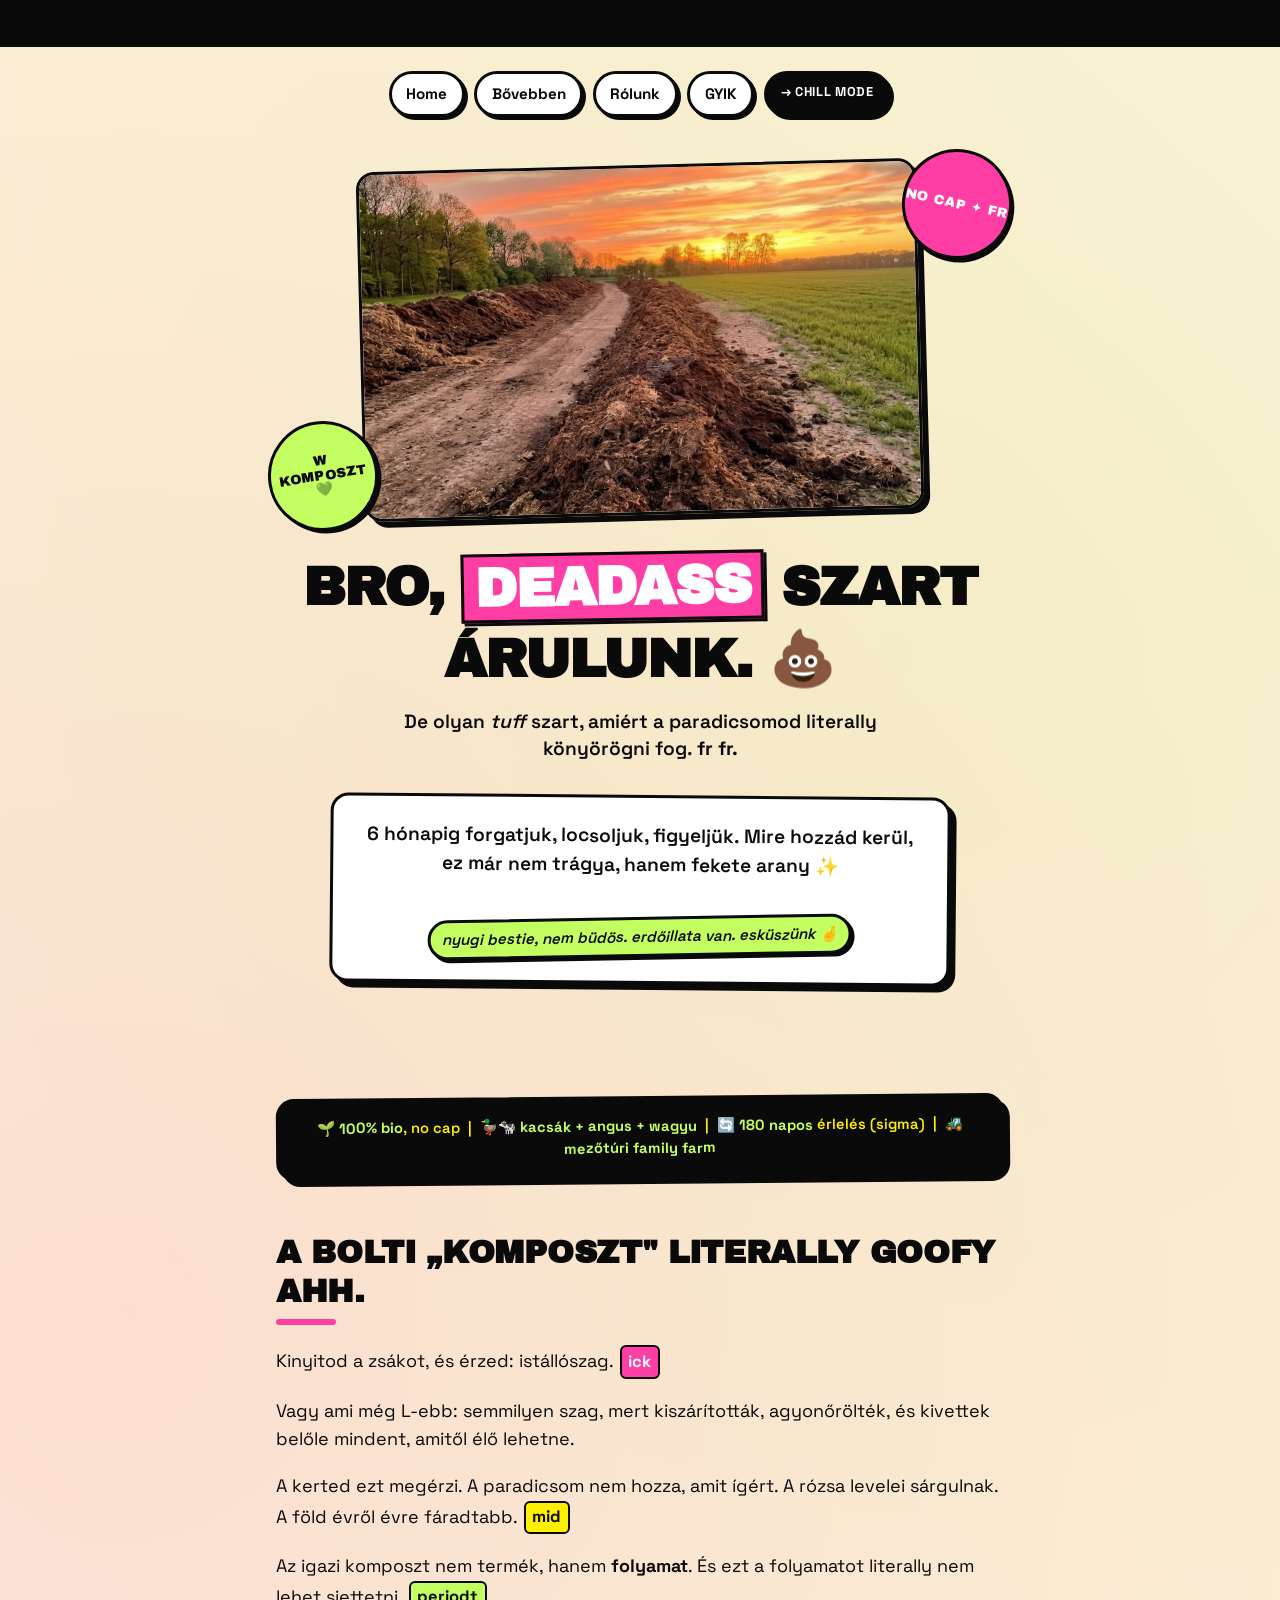
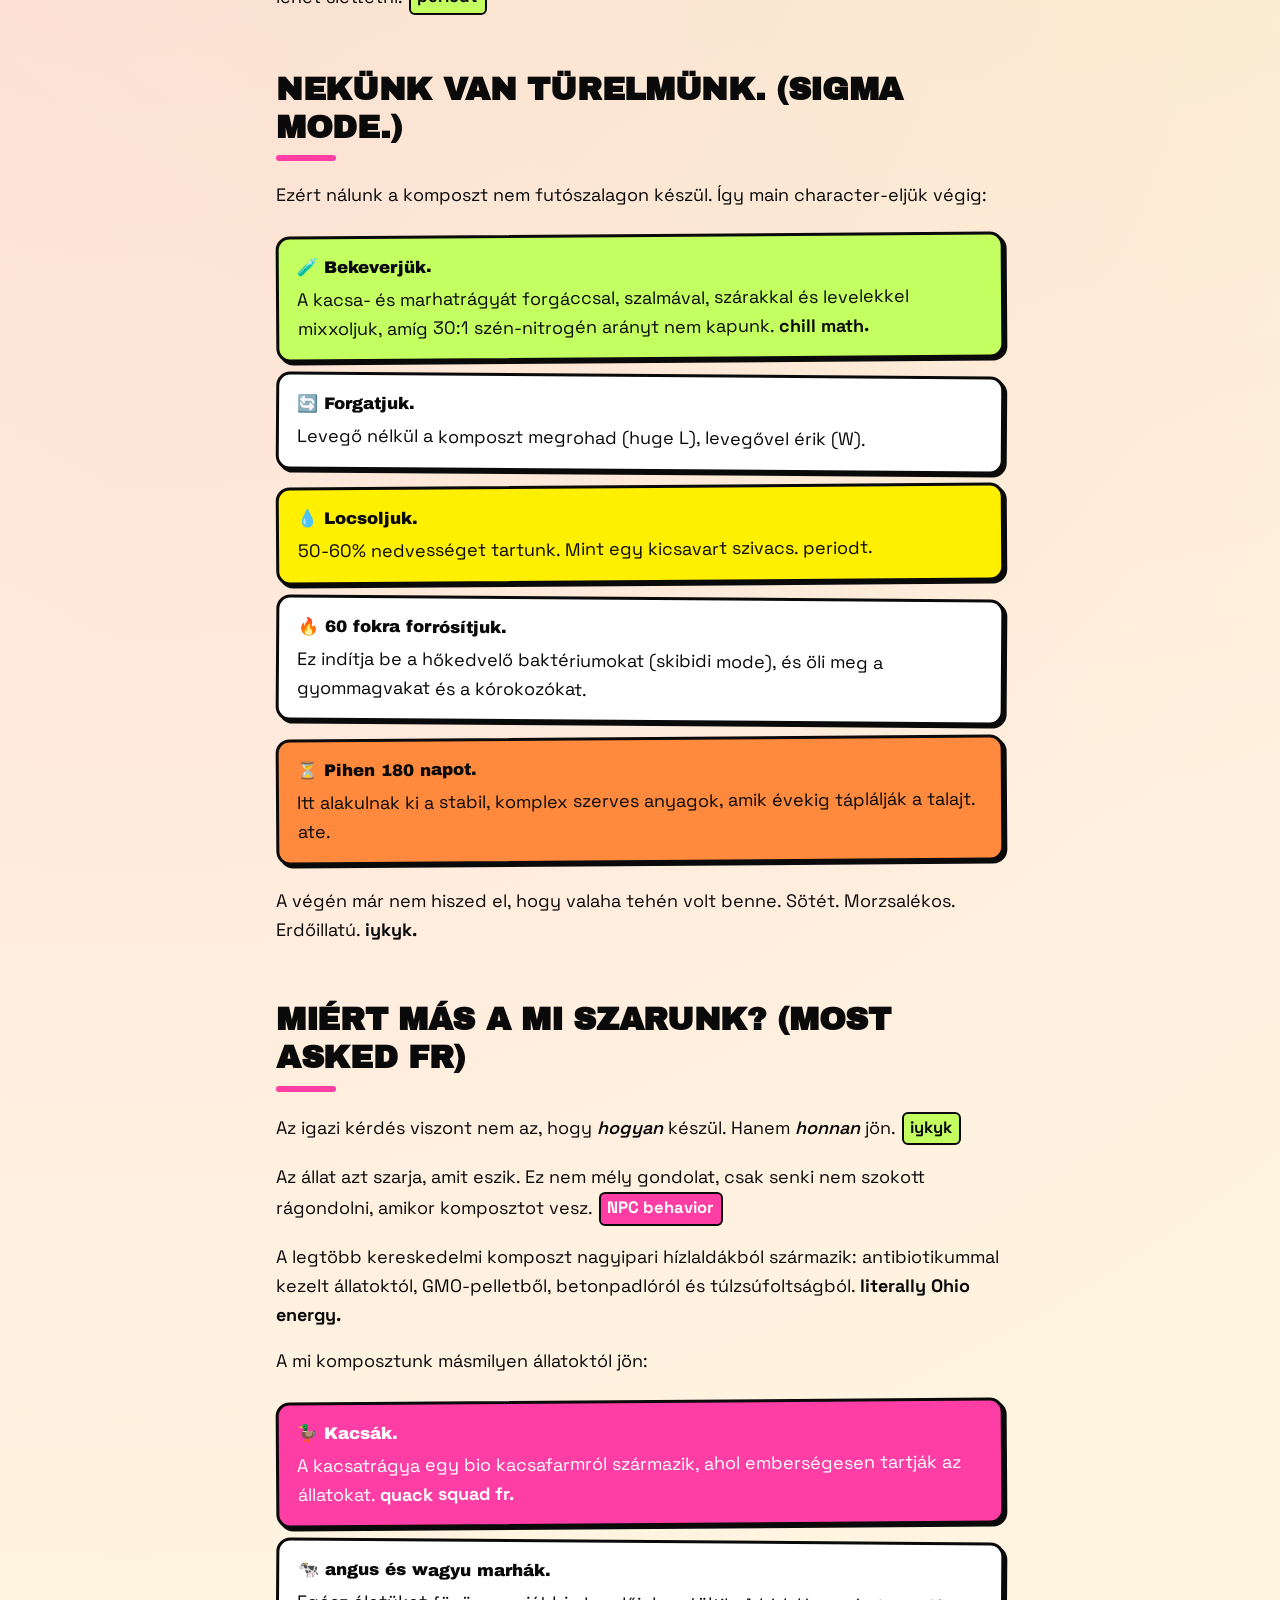
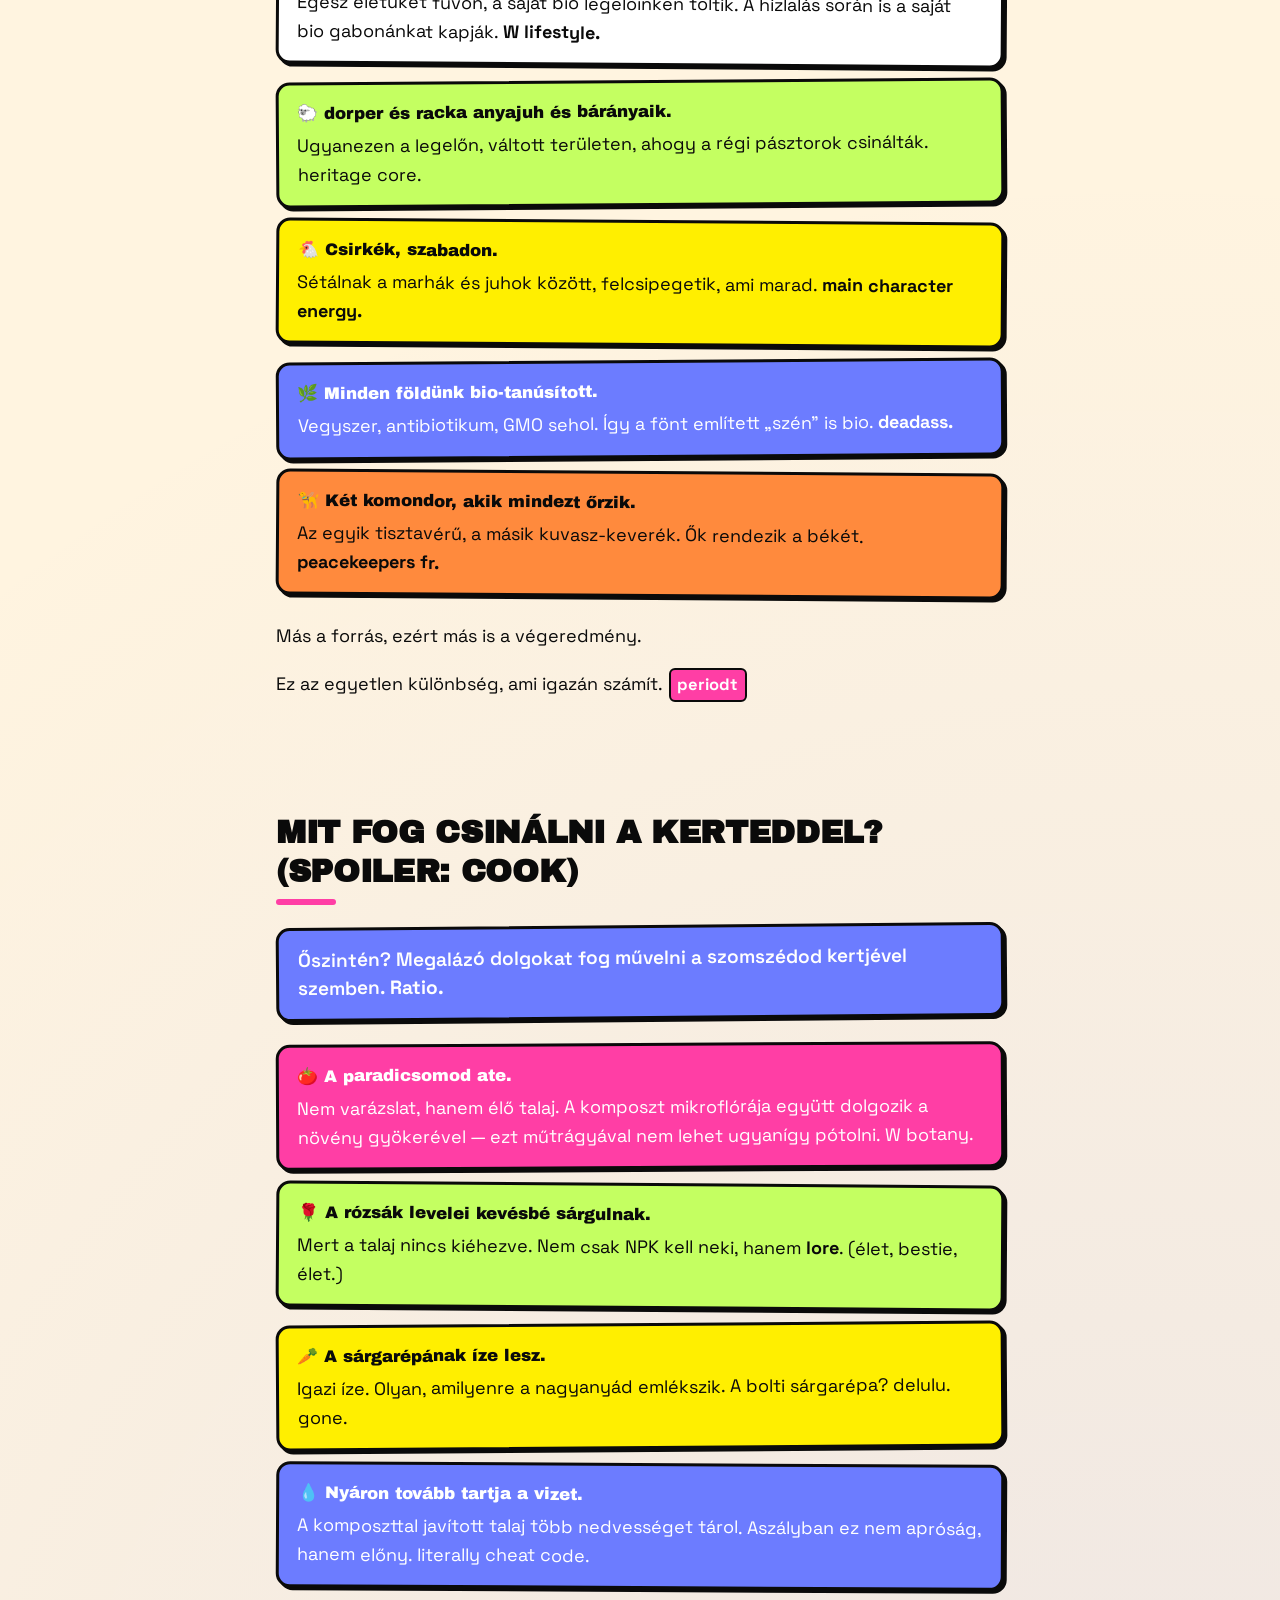
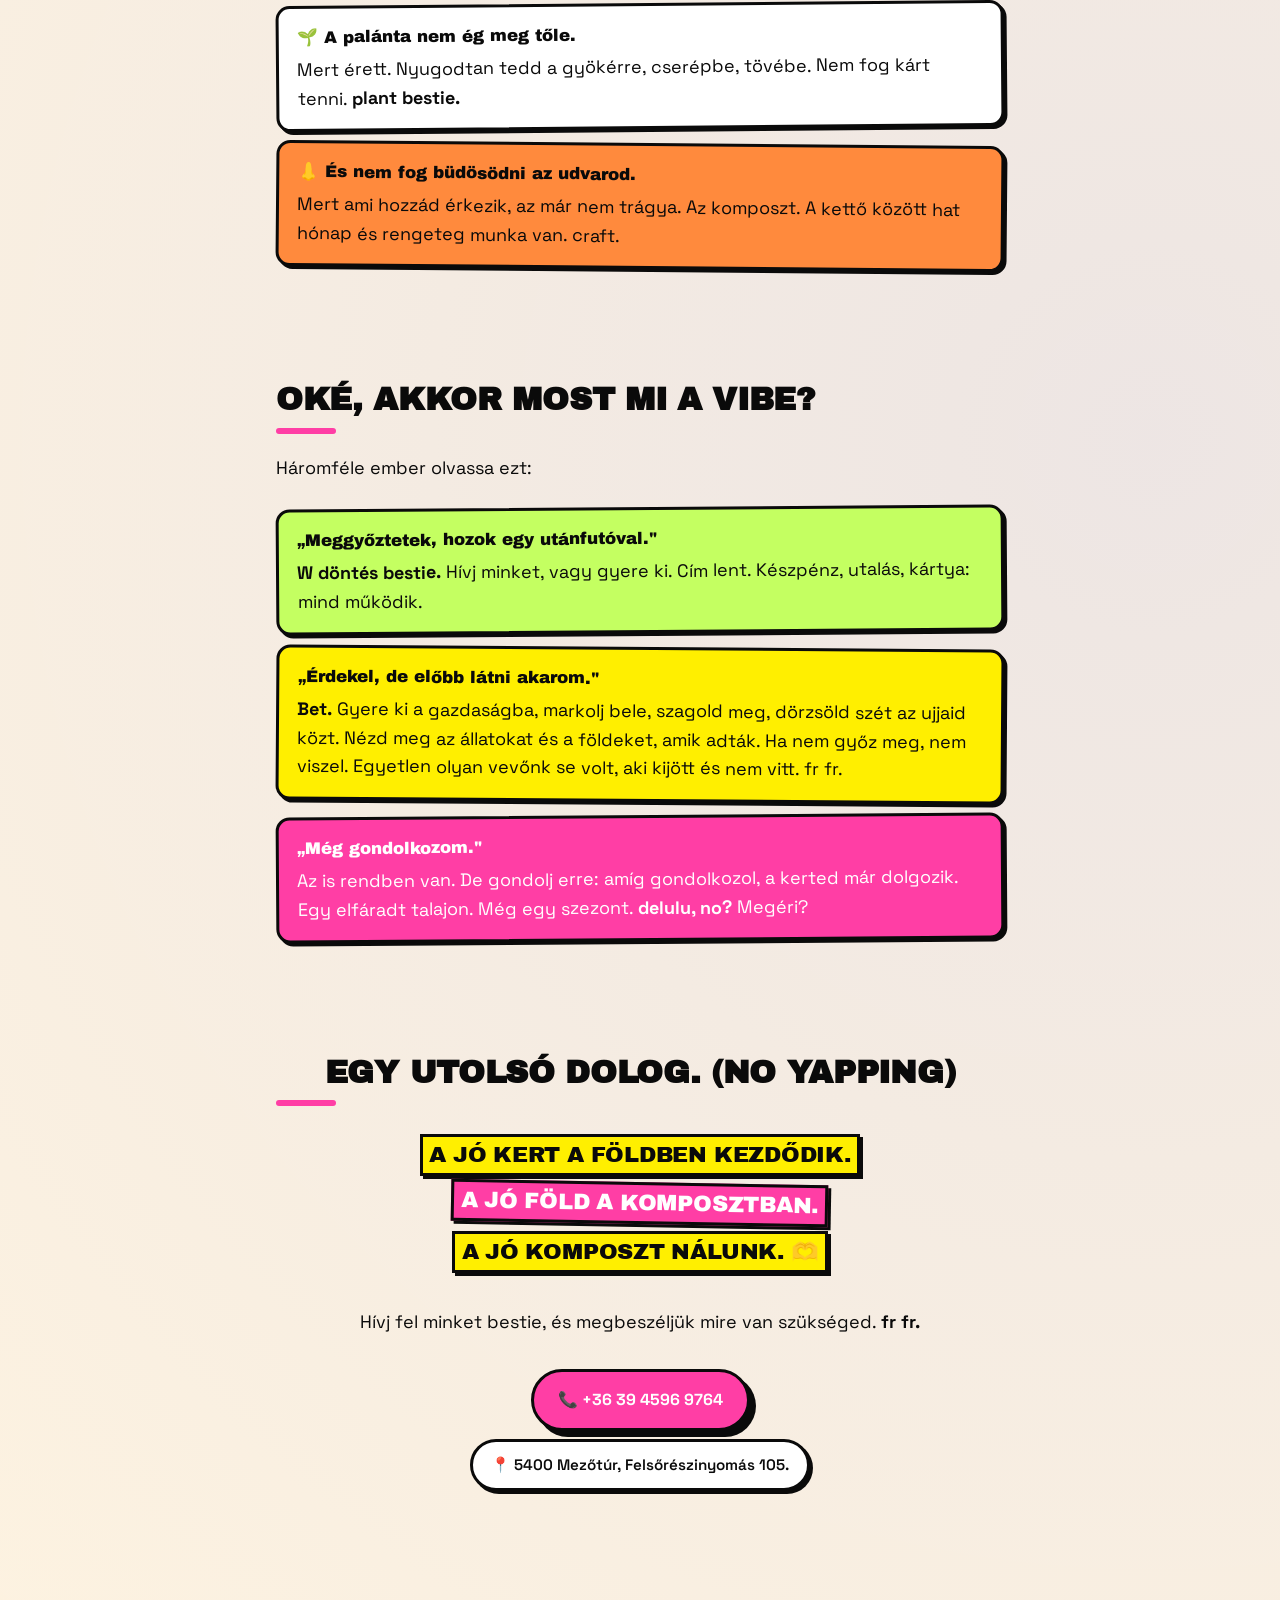
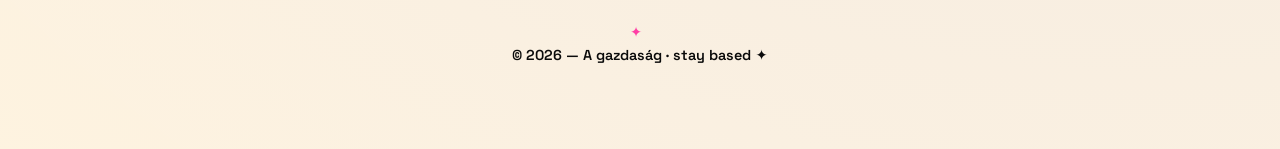
==== genz/index.html @ c4bc2850 "Initial commit: tragyakomposzt site (plain + gen-z variant) Static HTML site for a Mezőtúr family fa" ====
<!DOCTYPE html>
<html lang="hu">
<head>
  <meta charset="UTF-8">
  <meta name="viewport" content="width=device-width, initial-scale=1.0">
  <title>Bro, literally szart árulunk 💩🔥 — érett komposzt</title>
  <meta name="description" content="Hat hónapig érlelt marhatrágya komposzt, deadass a saját gazdaságunkból. Sötét, morzsalékos, erdőillatú. No cap.">
  <link rel="stylesheet" href="style.css">
</head>
<body>

  <div class="marquee" aria-hidden="true">
    <div class="marquee-track">
      <span>💩 LITERALLY SZART ÁRULUNK</span><span class="dot">✦</span>
      <span>NO CAP</span><span class="dot">✦</span>
      <span>BIO TANÚSÍTOTT W</span><span class="dot">✦</span>
      <span>180 NAPOS ÉRLELÉS (SIGMA MOOD)</span><span class="dot">✦</span>
      <span>NEM BÜDÖS FR FR</span><span class="dot">✦</span>
      <span>kacsák · angus · wagyu · dorper · racka</span><span class="dot">✦</span>
      <span>SAJÁT GAZDASÁG, FAMILY CORE</span><span class="dot">✦</span>
      <span>💩 LITERALLY SZART ÁRULUNK</span><span class="dot">✦</span>
      <span>NO CAP</span><span class="dot">✦</span>
      <span>BIO TANÚSÍTOTT W</span><span class="dot">✦</span>
    </div>
  </div>

  <nav class="topnav">
    <a href="#fent">Home</a>
    <a href="termek.html">Bővebben</a>
    <a href="about.html">Rólunk</a>
    <a href="faq.html">GYIK</a>
    <a href="../index.html" class="chill">→ chill mode</a>
  </nav>

  <main id="fent">

    <figure class="hero">
      <span class="sticker sticker-tr">no cap ✦ fr</span>
      <span class="sticker sticker-bl">W komposzt 💚</span>
      <img class="hero-img" src="../assets/index-hero.jpg" alt="Érett komposzt közelről, deadass">
    </figure>

    <h1>Bro, <span class="hl hl-pink">deadass</span> szart árulunk. 💩</h1>
    <p class="subhead">De olyan <em>tuff</em> szart, amiért a paradicsomod literally könyörögni fog. <strong>fr fr.</strong></p>

    <section class="intro">
      <p>6 hónapig forgatjuk, locsoljuk, figyeljük. Mire hozzád kerül, ez már nem trágya, hanem fekete arany ✨</p>
      <p class="note">nyugi bestie, nem büdös. erdőillata van. esküszünk 🤞</p>
    </section>

    <hr>

    <section id="termek">
      <p class="trust-bar">🌱 <strong>100% bio</strong>, no cap &nbsp;|&nbsp; 🦆🐄 <strong>kacsák + angus + wagyu</strong> &nbsp;|&nbsp; 🔄 <strong>180 napos</strong> érlelés (sigma) &nbsp;|&nbsp; 🚜 <strong>mezőtúri family farm</strong></p>

      <h2>A bolti „komposzt" literally goofy ahh.</h2>

      <p>Kinyitod a zsákot, és érzed: istállószag. <span class="tag tag-pink">ick</span></p>

      <p>Vagy ami még L-ebb: semmilyen szag, mert kiszárították, agyonőrölték, és kivettek belőle mindent, amitől élő lehetne.</p>

      <p>A kerted ezt megérzi. A paradicsom nem hozza, amit ígért. A rózsa levelei sárgulnak. A föld évről évre fáradtabb. <span class="tag">mid</span></p>

      <p>Az igazi komposzt nem termék, hanem <strong>folyamat</strong>. És ezt a folyamatot literally nem lehet siettetni. <span class="tag tag-lime">periodt</span></p>

      <h2>Nekünk van türelmünk. (Sigma mode.)</h2>
      <p>Ezért nálunk a komposzt nem futószalagon készül. Így main character-eljük végig:</p>

      <ul class="method-list">
        <li><span>🧪 Bekeverjük.</span> A kacsa- és marhatrágyát forgáccsal, szalmával, szárakkal és levelekkel mixxoljuk, amíg 30:1 szén-nitrogén arányt nem kapunk. <strong>chill math.</strong></li>
        <li><span>🔄 Forgatjuk.</span> Levegő nélkül a komposzt megrohad (huge L), levegővel érik (W).</li>
        <li><span>💧 Locsoljuk.</span> 50-60% nedvességet tartunk. Mint egy kicsavart szivacs. periodt.</li>
        <li><span>🔥 60 fokra forrósítjuk.</span> Ez indítja be a hőkedvelő baktériumokat (skibidi mode), és öli meg a gyommagvakat és a kórokozókat.</li>
        <li><span>⏳ Pihen 180 napot.</span> Itt alakulnak ki a stabil, komplex szerves anyagok, amik évekig táplálják a talajt. ate.</li>
      </ul>

      <p>A végén már nem hiszed el, hogy valaha tehén volt benne. Sötét. Morzsalékos. Erdőillatú. <strong>iykyk.</strong></p>

      <h2>Miért más a mi szarunk? (most asked fr)</h2>

      <p>Az igazi kérdés viszont nem az, hogy <em>hogyan</em> készül. Hanem <em>honnan</em> jön. <span class="tag tag-lime">iykyk</span></p>

      <p>Az állat azt szarja, amit eszik. Ez nem mély gondolat, csak senki nem szokott rágondolni, amikor komposztot vesz. <span class="tag tag-pink">NPC behavior</span></p>

      <p>A legtöbb kereskedelmi komposzt nagyipari hízlaldákból származik: antibiotikummal kezelt állatoktól, GMO-pelletből, betonpadlóról és túlzsúfoltságból. <strong>literally Ohio energy.</strong></p>

      <p>A mi komposztunk másmilyen állatoktól jön:</p>

      <ul class="source-list">
        <li><span>🦆 Kacsák.</span> A kacsatrágya egy bio kacsafarmról származik, ahol emberségesen tartják az állatokat. <strong>quack squad fr.</strong></li>
        <li><span>🐄 angus és wagyu marhák.</span> Egész életüket füvön, a saját bio legelőinken töltik. A hízlalás során is a saját bio gabonánkat kapják. <strong>W lifestyle.</strong></li>
        <li><span>🐑 dorper és racka anyajuh és bárányaik.</span> Ugyanezen a legelőn, váltott területen, ahogy a régi pásztorok csinálták. heritage core.</li>
        <li><span>🐔 Csirkék, szabadon.</span> Sétálnak a marhák és juhok között, felcsipegetik, ami marad. <strong>main character energy.</strong></li>
        <li><span>🌿 Minden földünk bio-tanúsított.</span> Vegyszer, antibiotikum, GMO sehol. Így a fönt említett „szén" is bio. <strong>deadass.</strong></li>
        <li><span>🦮 Két komondor, akik mindezt őrzik.</span> Az egyik tisztavérű, a másik kuvasz-keverék. Ők rendezik a békét. <strong>peacekeepers fr.</strong></li>
      </ul>

      <p>Más a forrás, ezért más is a végeredmény.</p>
      <p>Ez az egyetlen különbség, ami igazán számít. <span class="tag tag-pink">periodt</span></p>
    </section>

    <hr>

    <section>
      <h2>Mit fog csinálni a kerteddel? (spoiler: COOK)</h2>

      <p class="lead-line">Őszintén? Megalázó dolgokat fog művelni a szomszédod kertjével szemben. <strong>Ratio.</strong></p>

      <ul class="benefits">
        <li><span>🍅 A paradicsomod ate.</span> Nem varázslat, hanem élő talaj. A komposzt mikroflórája együtt dolgozik a növény gyökerével — ezt műtrágyával nem lehet ugyanígy pótolni. W botany.</li>

        <li><span>🌹 A rózsák levelei kevésbé sárgulnak.</span> Mert a talaj nincs kiéhezve. Nem csak NPK kell neki, hanem <strong>lore</strong>. (élet, bestie, élet.)</li>

        <li><span>🥕 A sárgarépának íze lesz.</span> Igazi íze. Olyan, amilyenre a nagyanyád emlékszik. A bolti sárgarépa? delulu. gone.</li>

        <li><span>💧 Nyáron tovább tartja a vizet.</span> A komposzttal javított talaj több nedvességet tárol. Aszályban ez nem apróság, hanem előny. literally cheat code.</li>

        <li><span>🌱 A palánta nem ég meg tőle.</span> Mert érett. Nyugodtan tedd a gyökérre, cserépbe, tövébe. Nem fog kárt tenni. <strong>plant bestie.</strong></li>

        <li><span>👃 És nem fog büdösödni az udvarod.</span> Mert ami hozzád érkezik, az már nem trágya. Az komposzt. A kettő között hat hónap és rengeteg munka van. craft.</li>
      </ul>
    </section>

    <hr>

    <section id="kapcsolat">
      <h2>Oké, akkor most mi a vibe?</h2>

      <p>Háromféle ember olvassa ezt:</p>

      <ol class="next-steps">
        <li><span>„Meggyőztetek, hozok egy utánfutóval."</span> <strong>W döntés bestie.</strong> Hívj minket, vagy gyere ki. Cím lent. Készpénz, utalás, kártya: mind működik.</li>
        <li><span>„Érdekel, de előbb látni akarom."</span> <strong>Bet.</strong> Gyere ki a gazdaságba, markolj bele, szagold meg, dörzsöld szét az ujjaid közt. Nézd meg az állatokat és a földeket, amik adták. Ha nem győz meg, nem viszel. Egyetlen olyan vevőnk se volt, aki kijött és nem vitt. fr fr.</li>
        <li><span>„Még gondolkozom."</span> Az is rendben van. De gondolj erre: amíg gondolkozol, a kerted már dolgozik. Egy elfáradt talajon. Még egy szezont. <strong>delulu, no?</strong> Megéri?</li>
      </ol>
    </section>

    <hr>

    <section class="closing" id="cim">
      <h2>Egy utolsó dolog. (no yapping)</h2>
      <p class="tagline">
        <span>A jó kert a földben kezdődik.</span><br>
        <span>A jó föld a komposztban.</span><br>
        <span>A jó komposzt nálunk. 🫶</span>
      </p>

      <p>Hívj fel minket bestie, és megbeszéljük mire van szükséged. <strong>fr fr.</strong></p>

      <div class="cta-row">
        <a href="tel:+363945969764" class="btn btn-primary">📞 +36 39 4596 9764</a>
      </div>

      <p class="contact-line">
        📍 5400 Mezőtúr, Felsőrészinyomás 105.
      </p>
    </section>

  </main>

  <footer>
    <p>© 2026 — A gazdaság · stay based ✦</p>
  </footer>

</body>
</html>
---- genz/style.css ----
/* ============================================
   GENZ MODE — neobrutalism + sticker aesthetic
   ============================================ */

@import url('https://fonts.googleapis.com/css2?family=Archivo+Black&family=Space+Grotesk:wght@400;500;600;700&display=swap');

:root {
  --ink: #0a0a0a;
  --paper: #fff4e0;
  --pink: #ff3ea5;
  --yellow: #ffef00;
  --lime: #c4ff61;
  --blue: #6c7cff;
  --orange: #ff8a3d;
  --shadow: 6px 6px 0 0 var(--ink);
  --shadow-sm: 3px 3px 0 0 var(--ink);
  --border: 3px solid var(--ink);
}

*, *::before, *::after { box-sizing: border-box; }

html { scroll-behavior: smooth; -webkit-text-size-adjust: 100%; }

body {
  margin: 0;
  background: var(--paper);
  background-image:
    radial-gradient(circle at 10% 20%, rgba(255, 62, 165, 0.12) 0, transparent 35%),
    radial-gradient(circle at 90% 80%, rgba(108, 124, 255, 0.12) 0, transparent 35%),
    radial-gradient(circle at 70% 10%, rgba(196, 255, 97, 0.18) 0, transparent 30%);
  color: var(--ink);
  font-family: "Space Grotesk", system-ui, -apple-system, sans-serif;
  font-size: 18px;
  line-height: 1.6;
  -webkit-font-smoothing: antialiased;
  overflow-x: hidden;
}

/* ---------- Marquee ---------- */
.marquee {
  background: var(--ink);
  color: var(--yellow);
  border-bottom: var(--border);
  font-family: "Archivo Black", sans-serif;
  letter-spacing: 0.04em;
  text-transform: uppercase;
  font-size: 0.95rem;
  overflow: hidden;
  padding: 0.6rem 0;
  white-space: nowrap;
}

.marquee-track {
  display: inline-block;
  padding-left: 100%;
  animation: marquee 28s linear infinite;
}

.marquee-track span { margin: 0 1.25rem; }
.marquee-track .dot { color: var(--pink); }

@keyframes marquee {
  0% { transform: translate3d(0, 0, 0); }
  100% { transform: translate3d(-100%, 0, 0); }
}

/* ---------- Top nav ---------- */
.topnav {
  display: flex;
  justify-content: center;
  flex-wrap: wrap;
  gap: 0.6rem;
  padding: 1.5rem 1rem 0.5rem;
  font-weight: 700;
}

.topnav a {
  display: inline-block;
  padding: 0.5rem 0.9rem;
  background: #fff;
  color: var(--ink);
  text-decoration: none;
  border: var(--border);
  border-radius: 999px;
  box-shadow: var(--shadow-sm);
  transition: transform 0.1s ease, box-shadow 0.1s ease, background 0.15s ease;
  font-size: 0.95rem;
}

.topnav a:hover {
  transform: translate(-2px, -2px);
  box-shadow: 5px 5px 0 0 var(--ink);
  background: var(--yellow);
}

.topnav a:nth-child(1):hover { background: var(--pink); color: #fff; }
.topnav a:nth-child(2):hover { background: var(--lime); }
.topnav a:nth-child(3):hover { background: var(--blue); color: #fff; }
.topnav a:nth-child(4):hover { background: var(--orange); }

.topnav .chill {
  background: var(--ink);
  color: #fff;
  font-size: 0.8rem;
  text-transform: uppercase;
  letter-spacing: 0.05em;
}

/* ---------- Main ---------- */
main {
  max-width: 64ch;
  margin: 0 auto;
  padding: 1rem 1.25rem 4rem;
}

.product-main, .about-main, .faq-main { max-width: 980px; }

footer {
  text-align: center;
  padding: 3rem 1rem 4rem;
  font-size: 0.9rem;
  font-weight: 600;
}

footer::before {
  content: "✦";
  display: inline-block;
  margin-right: 0.5rem;
  color: var(--pink);
  animation: spin 6s linear infinite;
}

@keyframes spin { to { transform: rotate(360deg); } }

/* ---------- Hero ---------- */
.hero {
  margin: 1.5rem auto 2rem;
  text-align: center;
  position: relative;
}

.hero-img {
  display: block;
  width: 100%;
  max-width: 560px;
  aspect-ratio: 16 / 10;
  margin: 0 auto;
  object-fit: cover;
  border: var(--border);
  border-radius: 18px;
  box-shadow: var(--shadow);
  transform: rotate(-1.5deg);
}

.sticker {
  position: absolute;
  display: inline-grid;
  place-items: center;
  width: 110px;
  height: 110px;
  border-radius: 50%;
  border: var(--border);
  background: var(--yellow);
  font-family: "Archivo Black", sans-serif;
  font-size: 0.85rem;
  text-align: center;
  line-height: 1.1;
  text-transform: uppercase;
  letter-spacing: 0.02em;
  box-shadow: var(--shadow-sm);
  z-index: 2;
}

.sticker-tr { top: -1rem; right: -0.5rem; transform: rotate(12deg); background: var(--pink); color: #fff; }
.sticker-bl { bottom: -1rem; left: -0.5rem; transform: rotate(-9deg); background: var(--lime); }

/* ---------- Typography ---------- */
h1 {
  font-family: "Archivo Black", sans-serif;
  font-size: clamp(2.3rem, 6vw, 3.4rem);
  line-height: 1.2;
  letter-spacing: -0.02em;
  margin: 0 0 1rem;
  text-align: center;
  text-transform: uppercase;
}

h1 .hl {
  background: var(--yellow);
  padding: 0.05em 0.2em;
  display: inline-block;
  transform: rotate(-1deg);
  border: var(--border);
  box-shadow: var(--shadow-sm);
  line-height: 1.05;
  margin: 0.1em 0;
}

h1 .hl-pink { background: var(--pink); color: #fff; }
h1 .hl-lime { background: var(--lime); }
h1 .hl-blue { background: var(--blue); color: #fff; }

.subhead {
  font-size: 1.2rem;
  line-height: 1.45;
  font-weight: 600;
  text-align: center;
  margin: 0 auto 2rem;
  max-width: 560px;
}

h2 {
  font-family: "Archivo Black", sans-serif;
  font-size: clamp(1.5rem, 4vw, 2rem);
  line-height: 1.2;
  letter-spacing: -0.01em;
  margin: 3.5rem 0 1.25rem;
  text-transform: uppercase;
}

h2::after {
  content: "";
  display: block;
  width: 60px;
  height: 6px;
  margin-top: 0.5rem;
  background: var(--pink);
  border-radius: 999px;
}

h3 {
  font-family: "Archivo Black", sans-serif;
  font-size: 1.15rem;
  margin: 1.75rem 0 0.6rem;
  letter-spacing: -0.01em;
}

p { margin: 0 0 1.1rem; }
strong { font-weight: 700; }
em { color: var(--ink); font-style: italic; font-weight: 600; }

hr {
  border: 0;
  height: 0;
  margin: 3.5rem auto;
  text-align: center;
}

hr::before {
  content: "✦  ✦  ✦";
  color: var(--pink);
  font-size: 1.2rem;
  letter-spacing: 0.5rem;
}

/* ---------- Intro ---------- */
.intro {
  text-align: center;
  max-width: 620px;
  margin: 0 auto 2rem;
  padding: 1.5rem;
  background: #fff;
  border: var(--border);
  border-radius: 18px;
  box-shadow: var(--shadow);
  transform: rotate(0.5deg);
}

.intro p:first-child {
  font-size: 1.2rem;
  line-height: 1.5;
  font-weight: 600;
}

.note {
  font-style: italic;
  font-weight: 600;
  font-size: 0.95rem;
  margin-top: 1.25rem;
  margin-bottom: 0;
  background: var(--lime);
  display: inline-block;
  padding: 0.3rem 0.7rem;
  border: var(--border);
  border-radius: 999px;
  box-shadow: var(--shadow-sm);
  transform: rotate(-1.5deg);
}

/* ---------- Buttons ---------- */
.cta-row {
  display: flex;
  flex-wrap: wrap;
  justify-content: center;
  gap: 0.85rem;
  margin: 2rem 0 0.5rem;
}

.btn {
  display: inline-block;
  padding: 0.95rem 1.5rem;
  border-radius: 999px;
  font-weight: 700;
  font-size: 1rem;
  text-decoration: none;
  border: var(--border);
  box-shadow: var(--shadow);
  transition: transform 0.1s ease, box-shadow 0.1s ease;
  font-family: "Space Grotesk", sans-serif;
}

.btn:hover { transform: translate(-3px, -3px); box-shadow: 9px 9px 0 0 var(--ink); }
.btn:active { transform: translate(2px, 2px); box-shadow: 3px 3px 0 0 var(--ink); }

.btn-primary { background: var(--pink); color: #fff; }
.btn-secondary { background: var(--yellow); color: var(--ink); }
.btn-tertiary { background: var(--blue); color: #fff; }

.inline-cta { text-align: center; margin: 2rem 0 0.5rem; }

/* ---------- Trust bar ---------- */
.trust-bar {
  padding: 1rem 1.2rem;
  background: var(--ink);
  color: var(--yellow);
  border: var(--border);
  border-radius: 18px;
  font-size: 0.92rem;
  line-height: 1.5;
  font-weight: 600;
  text-align: center;
  box-shadow: var(--shadow);
  transform: rotate(-0.5deg);
}

.trust-bar strong { color: var(--lime); }

/* ---------- Lists ---------- */
.method-list,
.source-list,
.next-steps {
  list-style: none;
  padding: 0;
  margin: 1.5rem 0;
  display: grid;
  gap: 0.85rem;
}

.method-list li,
.source-list li,
.next-steps li {
  background: #fff;
  border: var(--border);
  border-radius: 14px;
  padding: 1rem 1.15rem;
  box-shadow: var(--shadow-sm);
}

.method-list li:nth-child(odd),
.source-list li:nth-child(odd),
.next-steps li:nth-child(odd) { transform: rotate(-0.4deg); }

.method-list li:nth-child(even),
.source-list li:nth-child(even),
.next-steps li:nth-child(even) { transform: rotate(0.4deg); }

.method-list li:nth-child(1) { background: var(--lime); }
.method-list li:nth-child(2) { background: #fff; }
.method-list li:nth-child(3) { background: var(--yellow); }
.method-list li:nth-child(4) { background: #fff; }
.method-list li:nth-child(5) { background: var(--orange); }

.source-list li:nth-child(1) { background: var(--pink); color: #fff; }
.source-list li:nth-child(2) { background: #fff; }
.source-list li:nth-child(3) { background: var(--lime); }
.source-list li:nth-child(4) { background: var(--yellow); }
.source-list li:nth-child(5) { background: var(--blue); color: #fff; }
.source-list li:nth-child(6) { background: var(--orange); }

.next-steps li:nth-child(1) { background: var(--lime); }
.next-steps li:nth-child(2) { background: var(--yellow); }
.next-steps li:nth-child(3) { background: var(--pink); color: #fff; }

.method-list span,
.source-list span,
.next-steps span,
.benefits span {
  font-family: "Archivo Black", sans-serif;
  display: block;
  margin-bottom: 0.25rem;
  font-size: 1.05rem;
}

.lead-line {
  font-size: 1.2rem;
  font-weight: 600;
  line-height: 1.45;
  background: var(--blue);
  color: #fff;
  padding: 1rem 1.2rem;
  border: var(--border);
  border-radius: 14px;
  box-shadow: var(--shadow-sm);
  transform: rotate(-0.5deg);
}

.benefits {
  list-style: none;
  padding: 0;
  margin: 1.5rem 0;
  display: grid;
  gap: 0.85rem;
}

.benefits li {
  background: #fff;
  border: var(--border);
  border-radius: 14px;
  padding: 1rem 1.15rem;
  box-shadow: var(--shadow-sm);
}

.benefits li:nth-child(6n+1) { background: var(--pink); color: #fff; transform: rotate(-0.3deg); }
.benefits li:nth-child(6n+2) { background: var(--lime); transform: rotate(0.4deg); }
.benefits li:nth-child(6n+3) { background: var(--yellow); transform: rotate(-0.4deg); }
.benefits li:nth-child(6n+4) { background: var(--blue); color: #fff; transform: rotate(0.3deg); }
.benefits li:nth-child(6n+5) { background: #fff; transform: rotate(-0.5deg); }
.benefits li:nth-child(6n+6) { background: var(--orange); transform: rotate(0.5deg); }

/* ---------- Closing ---------- */
.closing { text-align: center; }

.tagline {
  font-family: "Archivo Black", sans-serif;
  font-size: 1.4rem;
  line-height: 1.5;
  margin: 1.5rem auto 2rem;
  text-transform: uppercase;
  letter-spacing: -0.01em;
  max-width: 620px;
}

.tagline span {
  display: inline-block;
  background: var(--yellow);
  padding: 0.05em 0.3em;
  border: var(--border);
  margin: 0.15em 0;
  box-shadow: var(--shadow-sm);
}

.tagline span:nth-child(2) { background: var(--lime); transform: rotate(-1deg); }
.tagline span:nth-child(3) { background: var(--pink); color: #fff; transform: rotate(1deg); }

.contact-line {
  font-size: 0.95rem;
  font-weight: 600;
  background: #fff;
  display: block;
  width: fit-content;
  margin-left: auto;
  margin-right: auto;
  padding: 0.7rem 1.1rem;
  border: var(--border);
  border-radius: 999px;
  box-shadow: var(--shadow-sm);
  text-align: center;
}

/* ---------- Product page ---------- */
.story-copy { max-width: 64ch; margin: 0 auto; }

.product-title {
  text-align: left;
  margin-top: 1.5rem;
}

.story-media {
  margin: 3rem auto;
  text-align: center;
}

.story-media img {
  display: block;
  width: 100%;
  max-width: 420px;
  aspect-ratio: 4 / 3;
  object-fit: cover;
  margin: 0 auto;
  border: var(--border);
  border-radius: 14px;
  box-shadow: var(--shadow);
  transform: rotate(-1deg);
}

figcaption {
  max-width: 42ch;
  margin: 1rem auto 0;
  color: var(--ink);
  font-size: 0.85rem;
  font-weight: 600;
  line-height: 1.45;
  background: var(--yellow);
  display: inline-block;
  padding: 0.4rem 0.8rem;
  border: var(--border);
  border-radius: 8px;
}

.tech-list {
  margin: 1.5rem 0 2.5rem;
  display: grid;
  gap: 0.85rem;
}

.tech-list div {
  background: #fff;
  border: var(--border);
  border-radius: 14px;
  padding: 1.1rem 1.2rem;
  box-shadow: var(--shadow-sm);
}

.tech-list div:nth-child(7n+1) { background: var(--lime); transform: rotate(-0.3deg); }
.tech-list div:nth-child(7n+2) { background: var(--yellow); transform: rotate(0.3deg); }
.tech-list div:nth-child(7n+3) { background: #fff; transform: rotate(-0.4deg); }
.tech-list div:nth-child(7n+4) { background: var(--pink); color: #fff; transform: rotate(0.4deg); }
.tech-list div:nth-child(7n+5) { background: var(--blue); color: #fff; transform: rotate(-0.3deg); }
.tech-list div:nth-child(7n+6) { background: var(--orange); transform: rotate(0.3deg); }
.tech-list div:nth-child(7n+7) { background: #fff; transform: rotate(-0.5deg); }

.tech-list dt {
  font-family: "Archivo Black", sans-serif;
  font-size: 1.05rem;
  margin-bottom: 0.4rem;
}

.tech-list dd {
  margin: 0;
  font-size: 0.98rem;
}

/* ---------- Product card ---------- */
.product-card {
  display: grid;
  grid-template-columns: minmax(0, 1fr) minmax(320px, 1fr);
  gap: 2rem;
  align-items: start;
  margin: 4rem 0;
  background: #fff;
  border: var(--border);
  border-radius: 22px;
  padding: 1.5rem;
  box-shadow: var(--shadow);
}

.product-gallery img {
  display: block;
  width: 100%;
  aspect-ratio: 1 / 1;
  object-fit: cover;
  border: var(--border);
  border-radius: 14px;
}

.product-info h2 { margin-top: 0.35rem; }
.product-info h2::after { display: none; }

.badge {
  margin: 0 0 0.5rem;
  display: inline-block;
  text-transform: uppercase;
  letter-spacing: 0.06em;
  font-size: 0.75rem;
  font-weight: 800;
  background: var(--pink);
  color: #fff;
  padding: 0.3rem 0.7rem;
  border: var(--border);
  border-radius: 999px;
  transform: rotate(-2deg);
  box-shadow: var(--shadow-sm);
}

.rating {
  color: var(--ink);
  font-weight: 800;
  font-size: 1.05rem;
}

.rating span { margin-left: 0.4rem; font-weight: 700; }

.price-label {
  margin: 1.8rem 0 0.1rem;
  font-size: 0.85rem;
  font-weight: 700;
  text-transform: uppercase;
}

.product-price {
  font-family: "Archivo Black", sans-serif;
  font-size: 1.5rem;
  background: var(--yellow);
  display: inline-block;
  padding: 0.15em 0.4em;
  border: var(--border);
  border-radius: 8px;
  box-shadow: var(--shadow-sm);
  transform: rotate(-1deg);
}

.quantity-row {
  display: inline-flex;
  align-items: center;
  border: var(--border);
  border-radius: 999px;
  overflow: hidden;
  margin: 1rem 0;
  background: #fff;
}

.quantity-row button,
.quantity-row span {
  min-width: 2.4rem;
  height: 2.4rem;
  display: grid;
  place-items: center;
  border: 0;
  background: #fff;
  color: var(--ink);
  font: inherit;
  font-weight: 700;
  cursor: pointer;
}

.quantity-row span {
  border-left: var(--border);
  border-right: var(--border);
}

.buy-button {
  display: block;
  width: 100%;
  padding: 1.1rem 1rem;
  background: var(--lime);
  color: var(--ink);
  text-align: center;
  text-decoration: none;
  text-transform: uppercase;
  font-family: "Archivo Black", sans-serif;
  letter-spacing: 0.05em;
  border: var(--border);
  border-radius: 999px;
  box-shadow: var(--shadow);
  transition: transform 0.1s ease, box-shadow 0.1s ease;
}

.buy-button:hover { transform: translate(-3px, -3px); box-shadow: 9px 9px 0 0 var(--ink); background: var(--pink); color: #fff; }
.buy-button:active { transform: translate(2px, 2px); box-shadow: 3px 3px 0 0 var(--ink); }

/* ---------- Price list ---------- */
.price-list {
  list-style: none;
  padding: 0;
  margin: 1.5rem 0;
  display: grid;
  gap: 0.6rem;
}

.price-list li {
  background: #fff;
  border: var(--border);
  border-radius: 12px;
  padding: 0.9rem 1.1rem;
  display: flex;
  justify-content: space-between;
  flex-wrap: wrap;
  gap: 0.5rem;
  box-shadow: var(--shadow-sm);
  font-weight: 600;
}

.price-list li:nth-child(odd) { transform: rotate(-0.3deg); }
.price-list li:nth-child(even) { transform: rotate(0.3deg); }

.price-list em {
  background: var(--yellow);
  padding: 0.1em 0.4em;
  border: 2px solid var(--ink);
  border-radius: 6px;
  font-style: normal;
  font-weight: 700;
}

.price-list .sold-out {
  background: #e5e5e5;
  color: #777;
  padding: 0.1em 0.5em;
  border: 2px solid #999;
  border-radius: 6px;
  font-weight: 700;
  font-size: 0.85rem;
  text-transform: uppercase;
  letter-spacing: 0.04em;
}

/* ---------- Reviews ---------- */
.reviews {
  margin: 5rem 0 1rem;
  padding: 1.75rem;
  background: var(--blue);
  color: #fff;
  border: var(--border);
  border-radius: 22px;
  box-shadow: var(--shadow);
}

.reviews .rating { color: var(--yellow); }
.reviews .rating span { color: #fff; }

.reviews-summary {
  display: flex;
  justify-content: space-between;
  gap: 1rem;
  align-items: start;
}

.reviews-summary h2 { margin-top: 0; color: #fff; }
.reviews-summary h2::after { background: var(--yellow); }

.review-link {
  flex: 0 0 auto;
  padding: 0.5rem 0.9rem;
  background: var(--yellow);
  color: var(--ink);
  font-size: 0.85rem;
  font-weight: 700;
  text-decoration: none;
  border: var(--border);
  border-radius: 999px;
  box-shadow: var(--shadow-sm);
}

.review-link:hover { background: var(--pink); color: #fff; }

.rating-bars {
  max-width: 460px;
  margin: 1.25rem 0 2rem;
}

.rating-bars p {
  display: grid;
  grid-template-columns: 5.5rem 1fr 3rem;
  gap: 0.65rem;
  align-items: center;
  margin-bottom: 0.4rem;
  font-size: 0.9rem;
  font-weight: 600;
}

.rating-bars meter {
  width: 100%;
  height: 14px;
}

.review {
  background: #fff;
  color: var(--ink);
  border: var(--border);
  border-radius: 14px;
  padding: 1.1rem 1.2rem;
  margin-top: 1rem;
  box-shadow: var(--shadow-sm);
}

.review:nth-child(odd) { transform: rotate(-0.4deg); }
.review:nth-child(even) { transform: rotate(0.4deg); }

.review h3 { margin: 0.5rem 0 0.5rem; }
.review .rating { color: var(--ink); }

/* ---------- About page ---------- */
.about-gallery {
  margin: 1.5rem 0 3rem;
  text-align: center;
}

.about-gallery img {
  display: block;
  width: 100%;
  max-width: 720px;
  margin: 0 auto;
  border: var(--border);
  border-radius: 22px;
  box-shadow: var(--shadow);
  transform: rotate(-1deg);
}

.about-copy { margin-bottom: 4rem; }

.about-copy ul {
  list-style: none;
  padding: 0;
  margin: 1.5rem 0;
  display: grid;
  gap: 0.85rem;
}

.about-copy ul li {
  background: #fff;
  border: var(--border);
  border-radius: 14px;
  padding: 1rem 1.15rem;
  box-shadow: var(--shadow-sm);
}

.about-copy ul li:nth-child(odd) { transform: rotate(-0.3deg); }
.about-copy ul li:nth-child(even) { transform: rotate(0.3deg); }

.about-copy ul li:nth-child(3n+1) { background: var(--lime); }
.about-copy ul li:nth-child(3n+2) { background: var(--yellow); }
.about-copy ul li:nth-child(3n+3) { background: #fff; }

/* ---------- FAQ page ---------- */
.faq-list {
  margin: 2rem 0;
  display: grid;
  gap: 0.85rem;
}

.faq-list details {
  background: #fff;
  border: var(--border);
  border-radius: 14px;
  padding: 1.1rem 1.4rem;
  box-shadow: var(--shadow-sm);
  transition: transform 0.1s ease, box-shadow 0.1s ease;
}

.faq-list details:nth-child(5n+1) { background: var(--lime); }
.faq-list details:nth-child(5n+2) { background: var(--yellow); }
.faq-list details:nth-child(5n+3) { background: #fff; }
.faq-list details:nth-child(5n+4) { background: var(--pink); color: #fff; }
.faq-list details:nth-child(5n+5) { background: var(--blue); color: #fff; }

.faq-list details:nth-child(odd) { transform: rotate(-0.3deg); }
.faq-list details:nth-child(even) { transform: rotate(0.3deg); }

.faq-list details:hover {
  transform: translate(-2px, -2px) rotate(0);
  box-shadow: 6px 6px 0 0 var(--ink);
}

.faq-list summary {
  display: flex;
  justify-content: space-between;
  gap: 1rem;
  align-items: center;
  cursor: pointer;
  font-family: "Archivo Black", sans-serif;
  font-size: 1.1rem;
  list-style: none;
}

.faq-list summary::-webkit-details-marker { display: none; }

.faq-list summary::after {
  content: "+";
  flex: 0 0 auto;
  font-size: 1.6rem;
  line-height: 1;
  width: 1.8rem;
  height: 1.8rem;
  display: grid;
  place-items: center;
  background: var(--ink);
  color: var(--yellow);
  border-radius: 50%;
}

.faq-list details[open] summary::after { content: "−"; }

.faq-list details p {
  max-width: 78ch;
  margin: 1rem 0 0.25rem;
  font-weight: 500;
}

/* ---------- Helpers ---------- */
.tag {
  display: inline-block;
  background: var(--yellow);
  padding: 0.1em 0.4em;
  border: 2px solid var(--ink);
  border-radius: 6px;
  font-weight: 700;
  font-size: 0.92em;
  margin: 0 0.1em;
}

.tag-pink { background: var(--pink); color: #fff; }
.tag-lime { background: var(--lime); }
.tag-blue { background: var(--blue); color: #fff; }

/* ---------- Responsive ---------- */
@media (max-width: 720px) {
  body { font-size: 17px; }
  h1 { font-size: 2rem; }
  h2 { font-size: 1.4rem; }
  .subhead { font-size: 1.05rem; }

  .topnav { gap: 0.4rem; padding: 1rem 0.75rem 0.25rem; }
  .topnav a { padding: 0.4rem 0.75rem; font-size: 0.85rem; }

  main { padding: 0.5rem 1rem 3rem; }

  .btn { width: 100%; text-align: center; padding: 0.95rem 1rem; }

  .product-card { grid-template-columns: 1fr; }

  .reviews { padding: 1.2rem; }
  .reviews-summary { display: block; }
  .review-link { display: inline-block; margin-top: 0.75rem; }

  .sticker { width: 80px; height: 80px; font-size: 0.7rem; }

  .tagline { font-size: 1.1rem; }
}
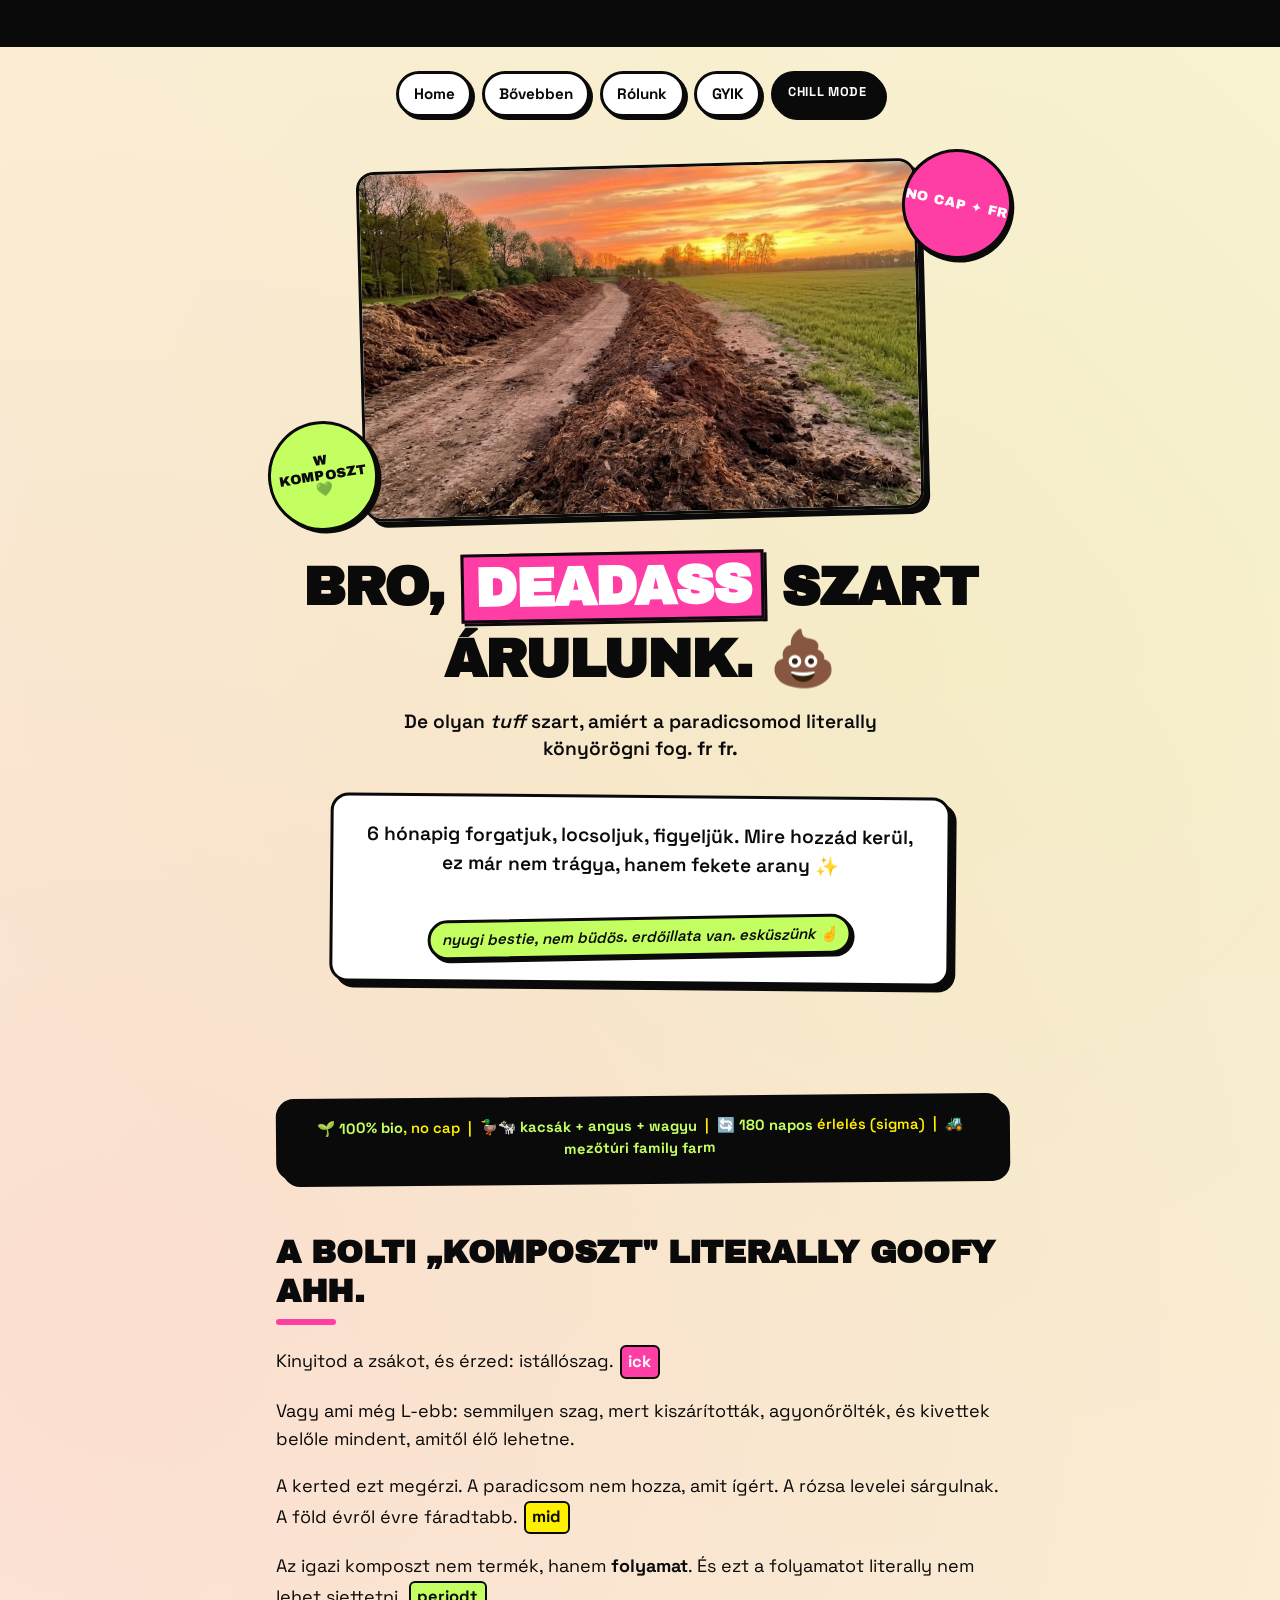
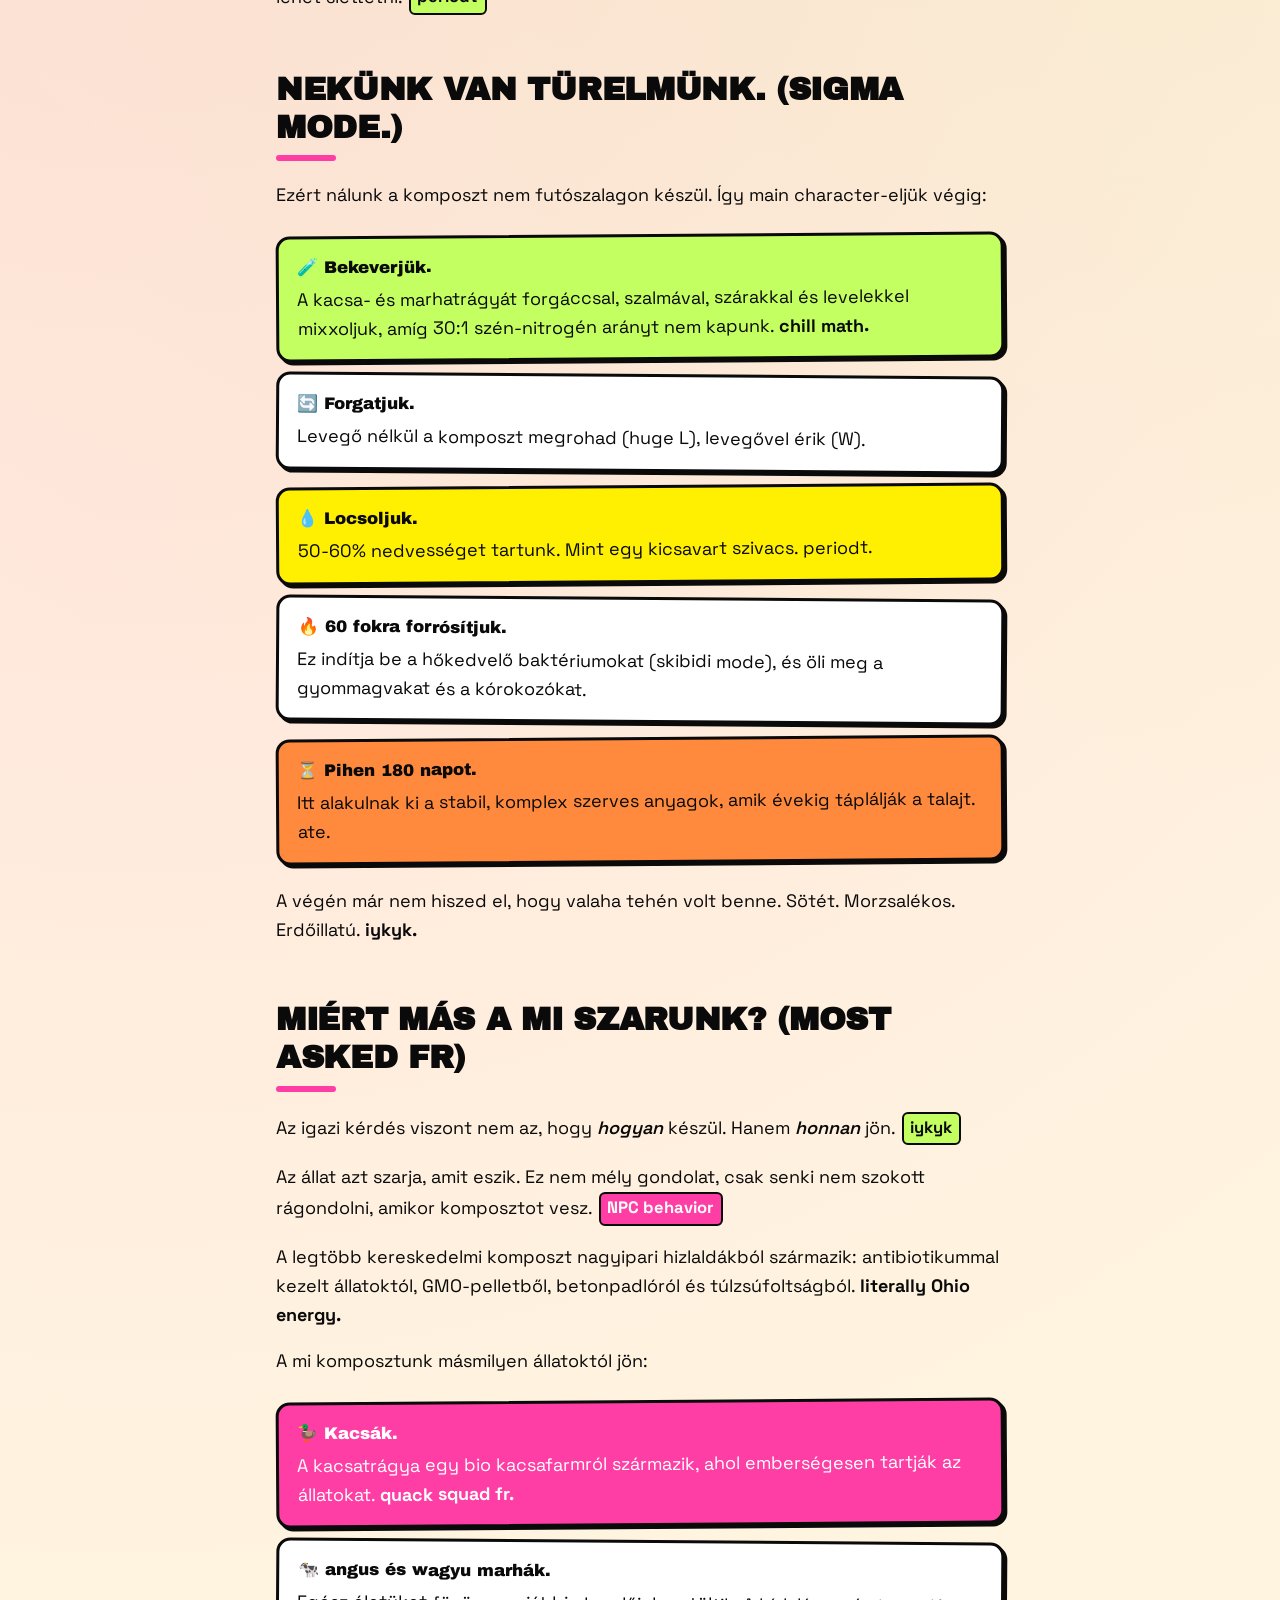
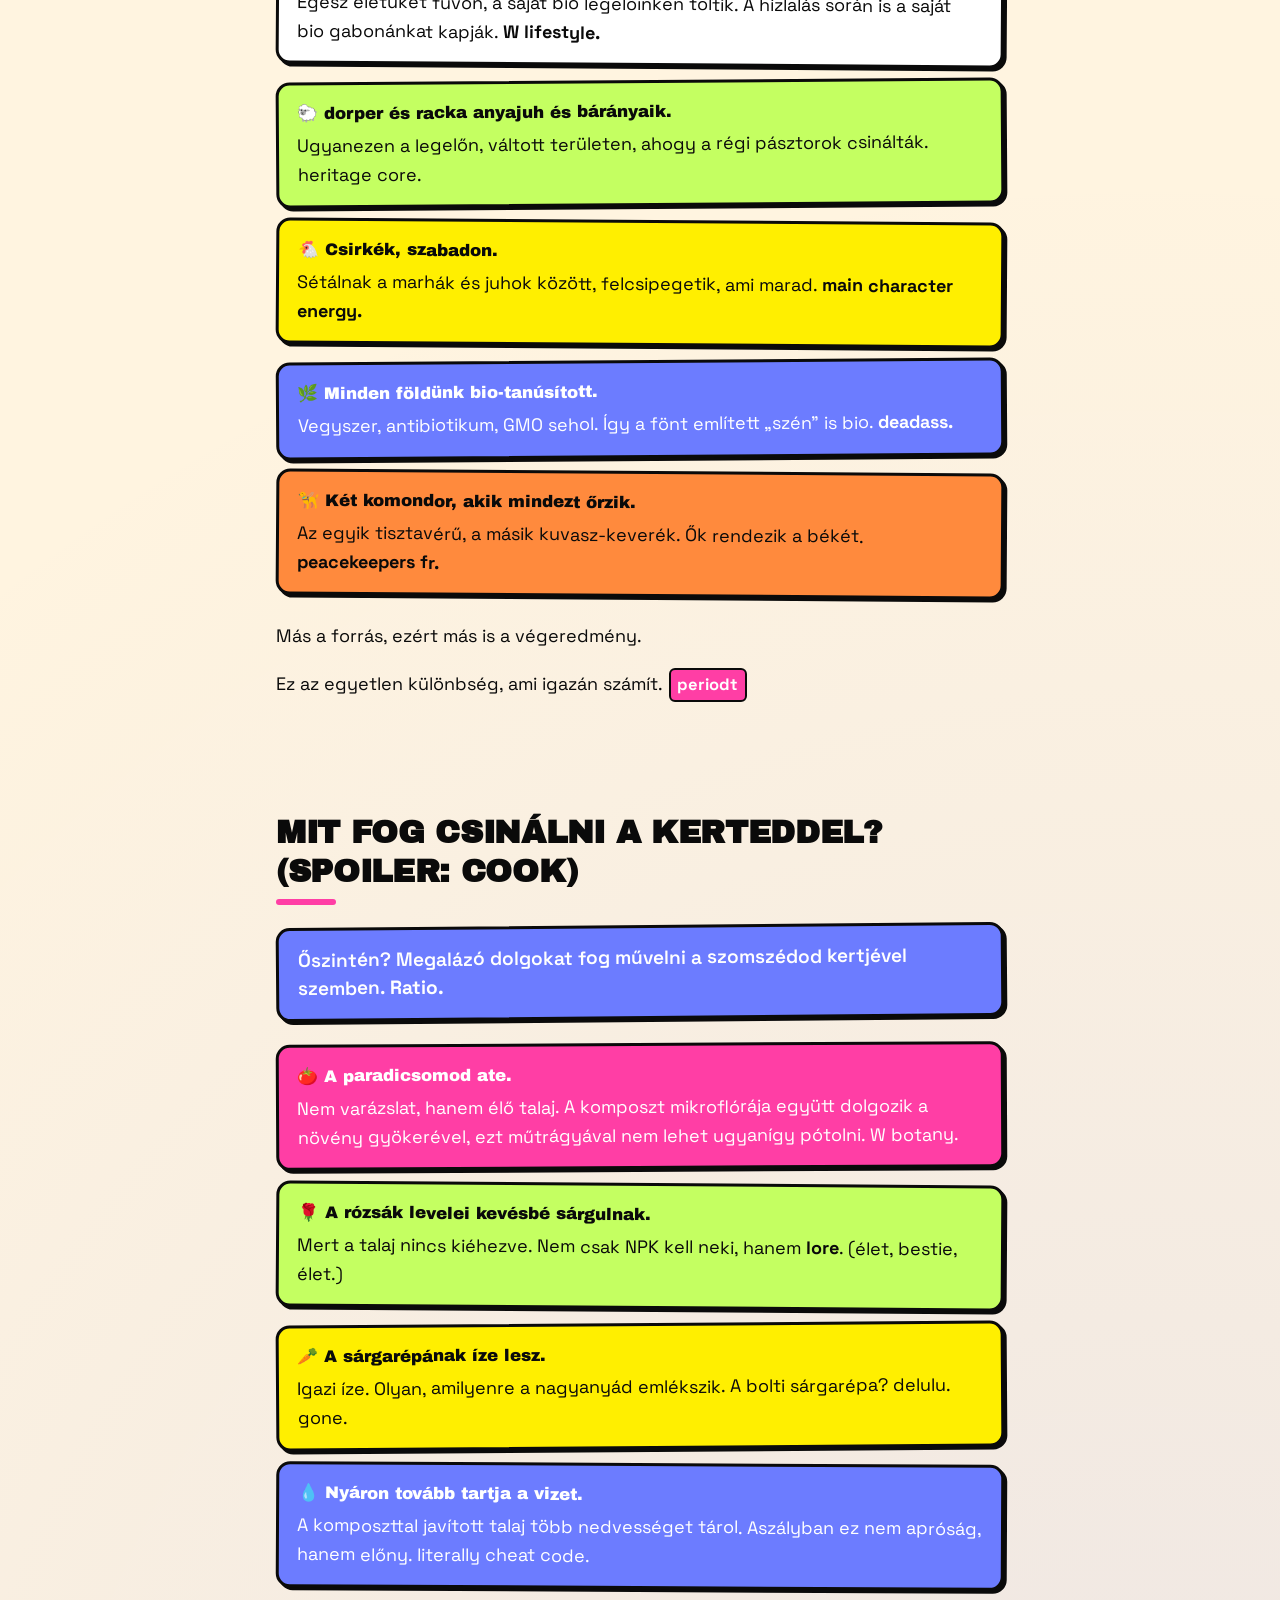
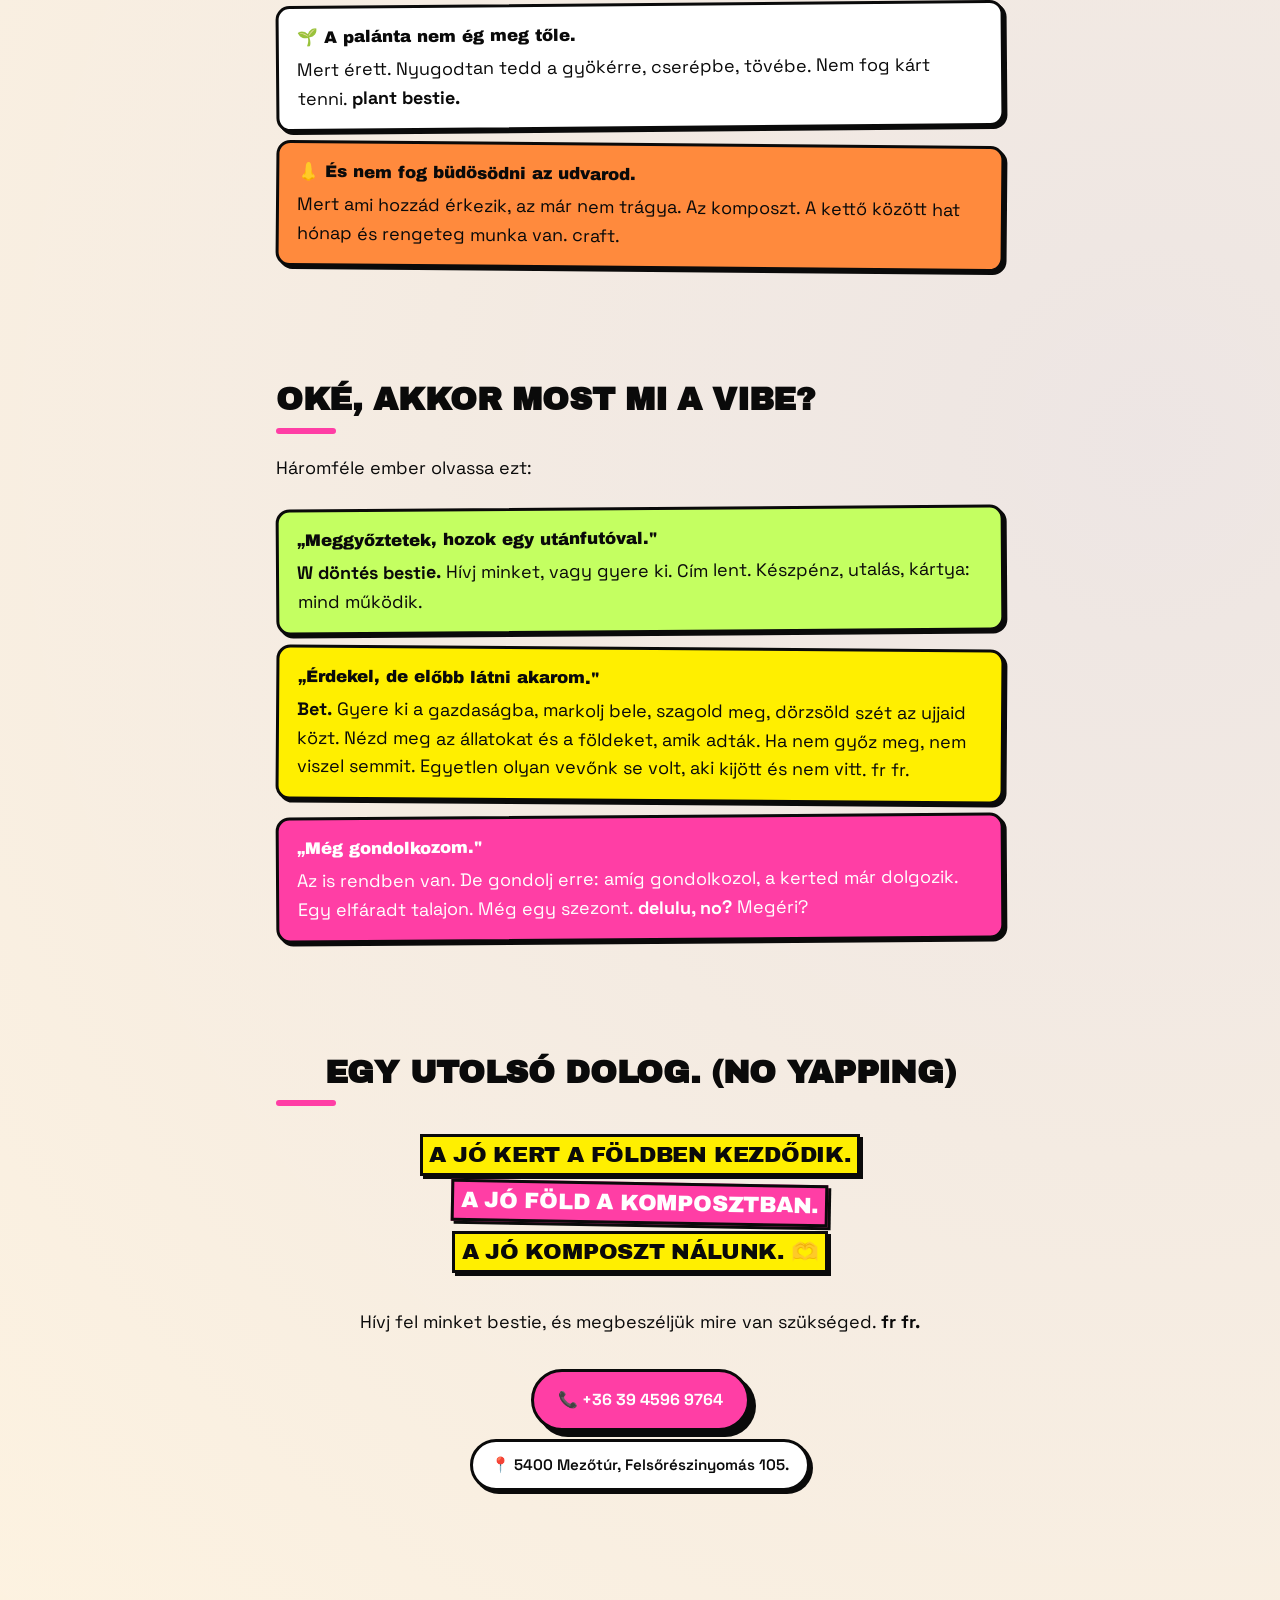
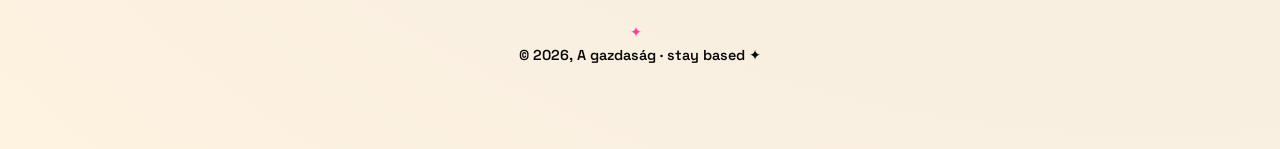
==== commit d7d47aa9: "Manual polish pass across pages Wording tweaks (typo fixes, "fent" → corrected forms, hizlaldákból s" ====
--- a/genz/index.html
+++ b/genz/index.html
@@ -3,7 +3,7 @@
 <head>
   <meta charset="UTF-8">
   <meta name="viewport" content="width=device-width, initial-scale=1.0">
-  <title>Bro, literally szart árulunk 💩🔥 — érett komposzt</title>
+  <title>Bro, literally szart árulunk 💩🔥: érett komposzt</title>
   <meta name="description" content="Hat hónapig érlelt marhatrágya komposzt, deadass a saját gazdaságunkból. Sötét, morzsalékos, erdőillatú. No cap.">
   <link rel="stylesheet" href="style.css">
 </head>
@@ -11,14 +11,14 @@
 
   <div class="marquee" aria-hidden="true">
     <div class="marquee-track">
-      <span>💩 LITERALLY SZART ÁRULUNK</span><span class="dot">✦</span>
+      <span>💩 LITERALLY THE HOTTEST SHIT THIS SUMMER</span><span class="dot">✦</span>
       <span>NO CAP</span><span class="dot">✦</span>
       <span>BIO TANÚSÍTOTT W</span><span class="dot">✦</span>
       <span>180 NAPOS ÉRLELÉS (SIGMA MOOD)</span><span class="dot">✦</span>
       <span>NEM BÜDÖS FR FR</span><span class="dot">✦</span>
       <span>kacsák · angus · wagyu · dorper · racka</span><span class="dot">✦</span>
       <span>SAJÁT GAZDASÁG, FAMILY CORE</span><span class="dot">✦</span>
-      <span>💩 LITERALLY SZART ÁRULUNK</span><span class="dot">✦</span>
+      <span>💩 LITERALLY THE HOTTEST SHIT THIS SUMMER</span><span class="dot">✦</span>
       <span>NO CAP</span><span class="dot">✦</span>
       <span>BIO TANÚSÍTOTT W</span><span class="dot">✦</span>
     </div>
@@ -29,7 +29,7 @@
     <a href="termek.html">Bővebben</a>
     <a href="about.html">Rólunk</a>
     <a href="faq.html">GYIK</a>
-    <a href="../index.html" class="chill">→ chill mode</a>
+    <a href="../index.html" class="chill">chill mode</a>
   </nav>
 
   <main id="fent">
@@ -82,7 +82,7 @@
 
       <p>Az állat azt szarja, amit eszik. Ez nem mély gondolat, csak senki nem szokott rágondolni, amikor komposztot vesz. <span class="tag tag-pink">NPC behavior</span></p>
 
-      <p>A legtöbb kereskedelmi komposzt nagyipari hízlaldákból származik: antibiotikummal kezelt állatoktól, GMO-pelletből, betonpadlóról és túlzsúfoltságból. <strong>literally Ohio energy.</strong></p>
+      <p>A legtöbb kereskedelmi komposzt nagyipari hizlaldákból származik: antibiotikummal kezelt állatoktól, GMO-pelletből, betonpadlóról és túlzsúfoltságból. <strong>literally Ohio energy.</strong></p>
 
       <p>A mi komposztunk másmilyen állatoktól jön:</p>
 
@@ -107,7 +107,7 @@
       <p class="lead-line">Őszintén? Megalázó dolgokat fog művelni a szomszédod kertjével szemben. <strong>Ratio.</strong></p>
 
       <ul class="benefits">
-        <li><span>🍅 A paradicsomod ate.</span> Nem varázslat, hanem élő talaj. A komposzt mikroflórája együtt dolgozik a növény gyökerével — ezt műtrágyával nem lehet ugyanígy pótolni. W botany.</li>
+        <li><span>🍅 A paradicsomod ate.</span> Nem varázslat, hanem élő talaj. A komposzt mikroflórája együtt dolgozik a növény gyökerével, ezt műtrágyával nem lehet ugyanígy pótolni. W botany.</li>
 
         <li><span>🌹 A rózsák levelei kevésbé sárgulnak.</span> Mert a talaj nincs kiéhezve. Nem csak NPK kell neki, hanem <strong>lore</strong>. (élet, bestie, élet.)</li>
 
@@ -130,7 +130,7 @@
 
       <ol class="next-steps">
         <li><span>„Meggyőztetek, hozok egy utánfutóval."</span> <strong>W döntés bestie.</strong> Hívj minket, vagy gyere ki. Cím lent. Készpénz, utalás, kártya: mind működik.</li>
-        <li><span>„Érdekel, de előbb látni akarom."</span> <strong>Bet.</strong> Gyere ki a gazdaságba, markolj bele, szagold meg, dörzsöld szét az ujjaid közt. Nézd meg az állatokat és a földeket, amik adták. Ha nem győz meg, nem viszel. Egyetlen olyan vevőnk se volt, aki kijött és nem vitt. fr fr.</li>
+        <li><span>„Érdekel, de előbb látni akarom."</span> <strong>Bet.</strong> Gyere ki a gazdaságba, markolj bele, szagold meg, dörzsöld szét az ujjaid közt. Nézd meg az állatokat és a földeket, amik adták. Ha nem győz meg, nem viszel semmit. Egyetlen olyan vevőnk se volt, aki kijött és nem vitt. fr fr.</li>
         <li><span>„Még gondolkozom."</span> Az is rendben van. De gondolj erre: amíg gondolkozol, a kerted már dolgozik. Egy elfáradt talajon. Még egy szezont. <strong>delulu, no?</strong> Megéri?</li>
       </ol>
     </section>
@@ -159,7 +159,7 @@
   </main>
 
   <footer>
-    <p>© 2026 — A gazdaság · stay based ✦</p>
+    <p>© 2026, A gazdaság · stay based ✦</p>
   </footer>
 
 </body>
--- a/genz/style.css
+++ b/genz/style.css
@@ -1,5 +1,5 @@
 /* ============================================
-   GENZ MODE — neobrutalism + sticker aesthetic
+   GENZ MODE: neobrutalism + sticker aesthetic
    ============================================ */
 
 @import url('https://fonts.googleapis.com/css2?family=Archivo+Black&family=Space+Grotesk:wght@400;500;600;700&display=swap');
@@ -630,8 +630,16 @@
   color: var(--ink);
   font: inherit;
   font-weight: 700;
+}
+
+.quantity-row button {
   cursor: pointer;
-}
+  user-select: none;
+  transition: background 0.12s ease;
+}
+
+.quantity-row button:hover { background: var(--yellow); }
+.quantity-row button:active { background: var(--lime); }
 
 .quantity-row span {
   border-left: var(--border);
